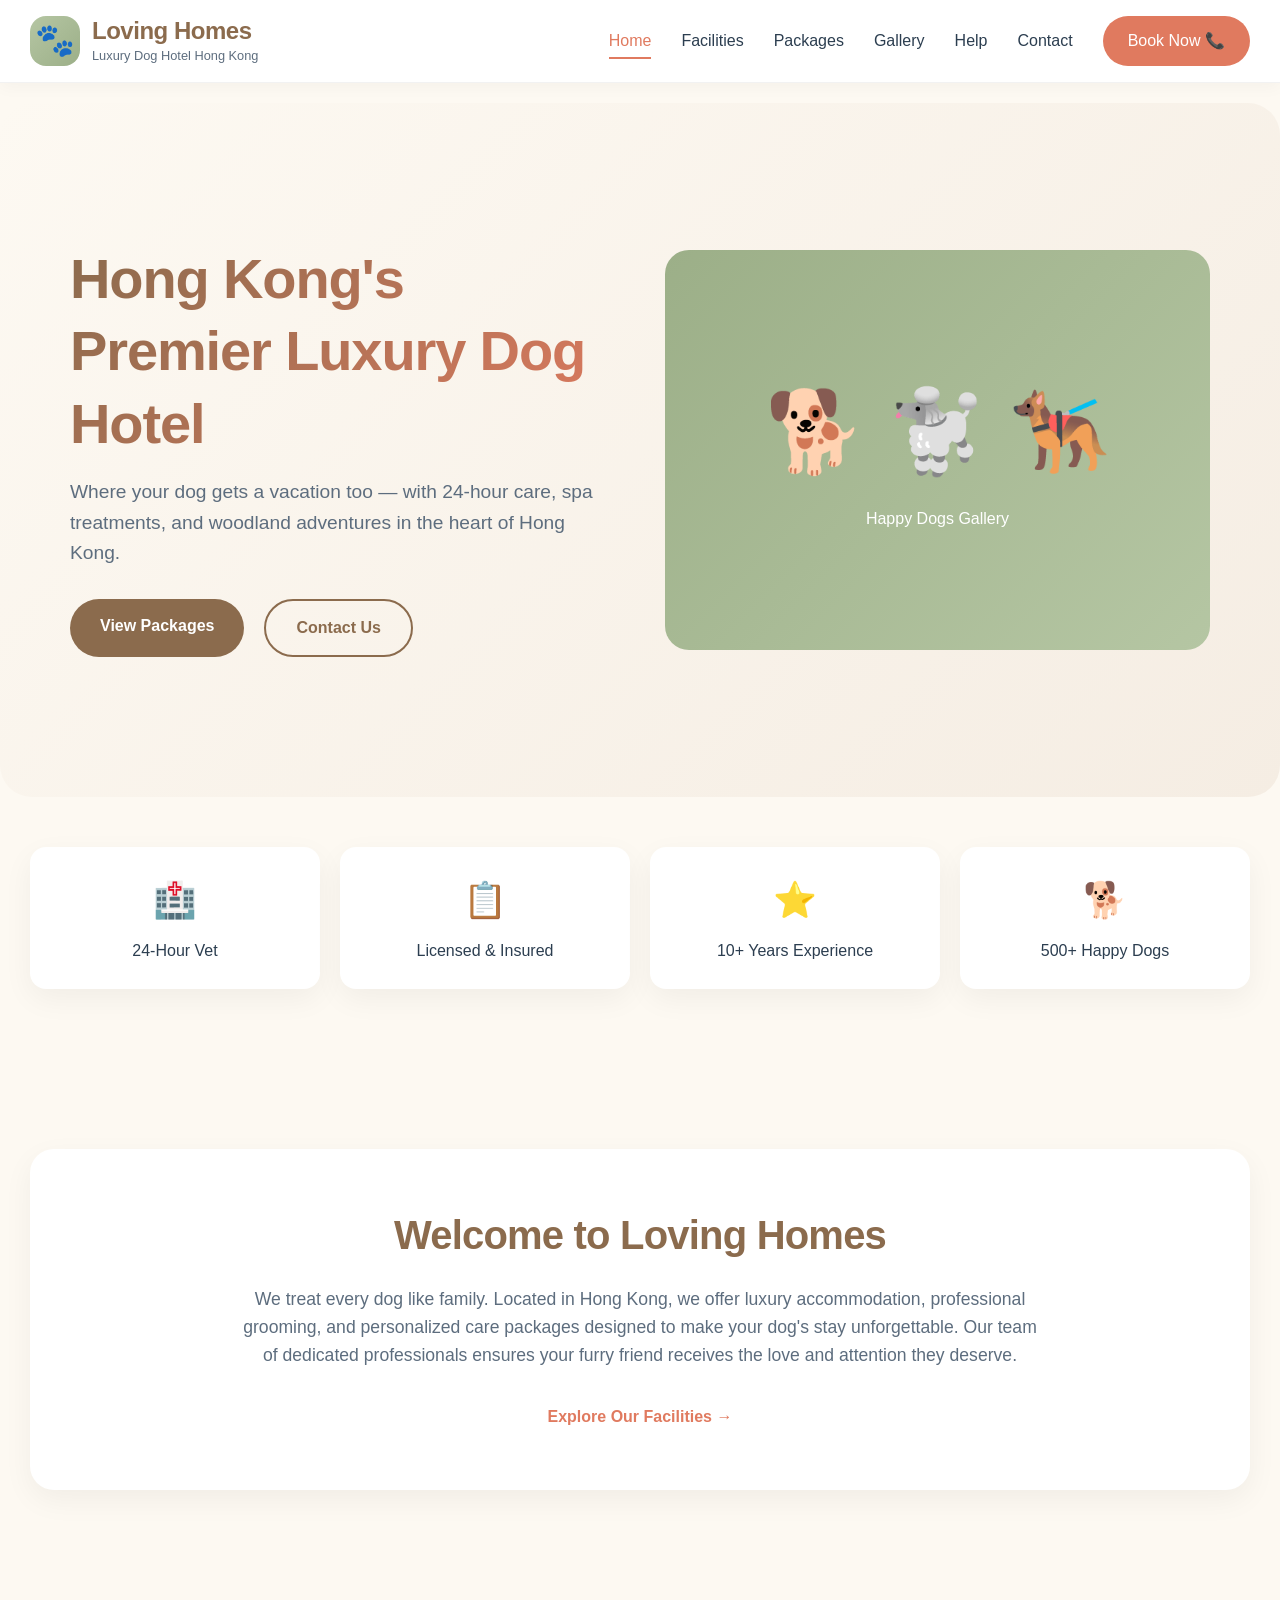
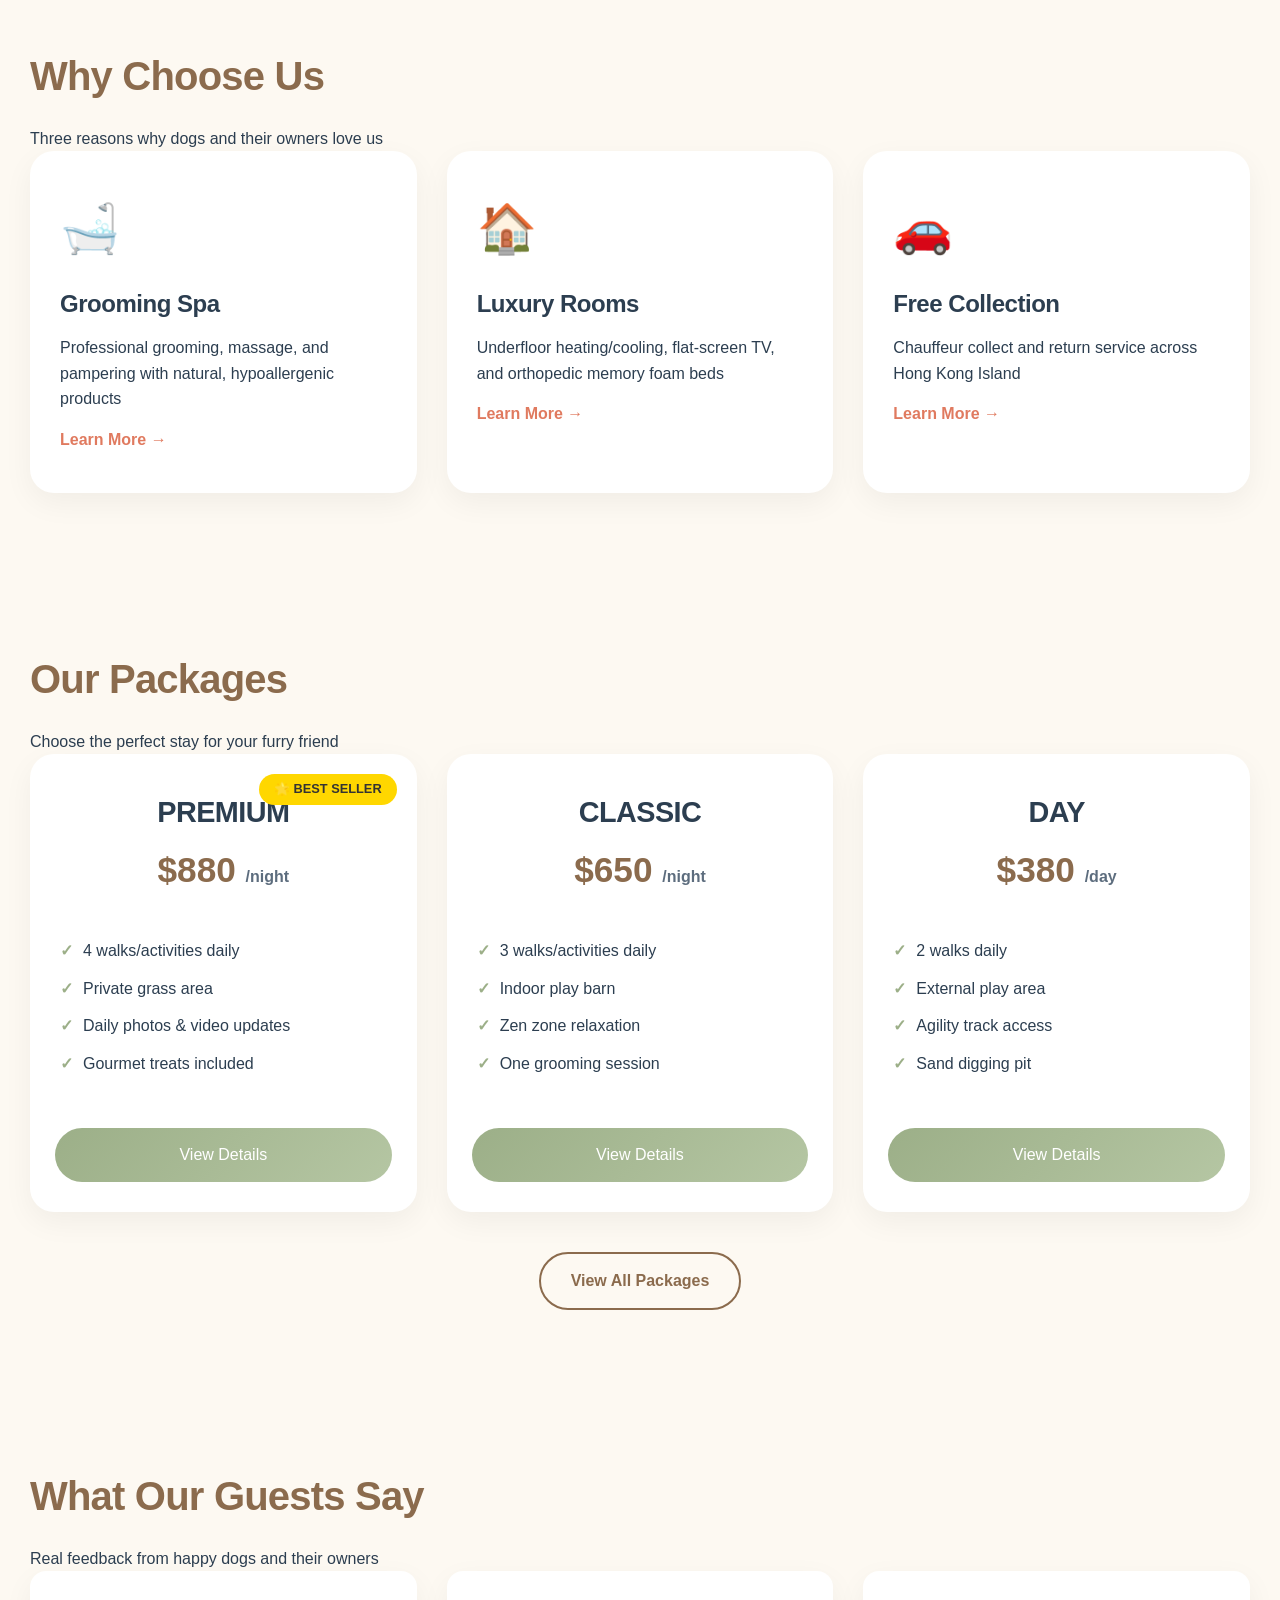
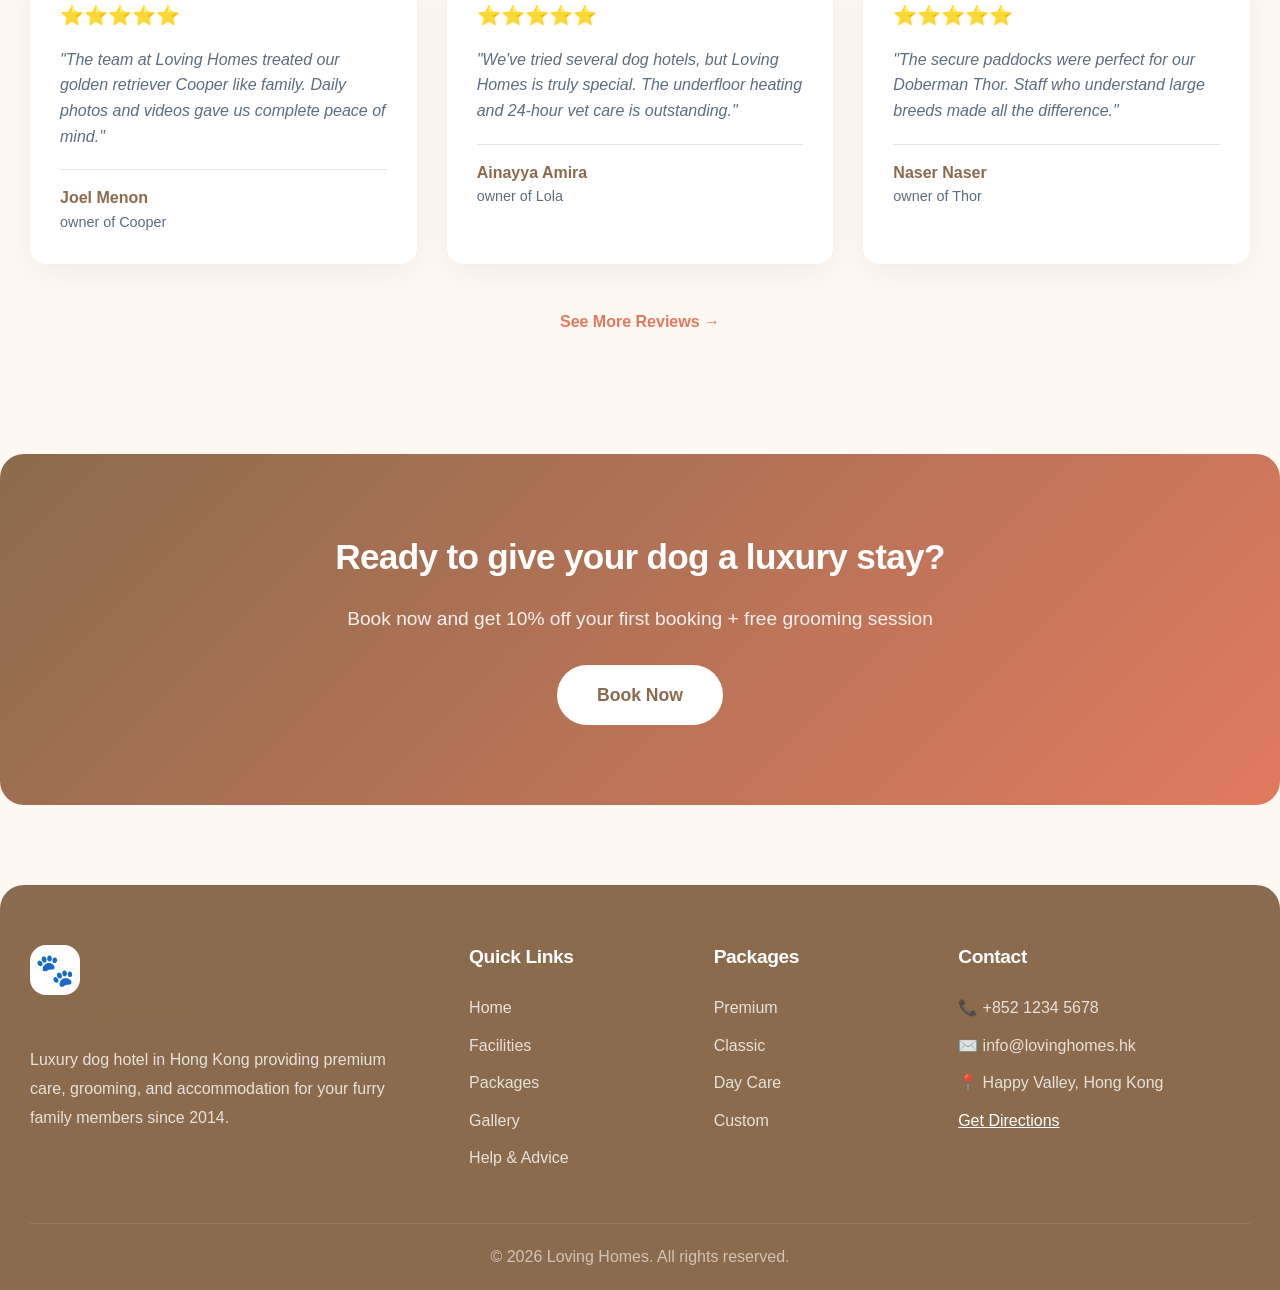
==== index.html @ 95b33faa "Unit6" ====
<!DOCTYPE html>
<html lang="en">
<head>
    <meta charset="UTF-8">
    <meta name="viewport" content="width=device-width, initial-scale=1.0">
    <title>Loving Homes - Luxury Dog Hotel Hong Kong</title>
    <link rel="stylesheet" href="css/style.css">
</head>
<body>
    <!-- HEADER (same on all pages) -->
    <header>
        <div class="container">
            <div class="header-content">
                <div class="logo">
                    <a href="index.html">
                        <div class="logo-icon">🐾</div>
                        <div class="logo-text">
                            <h1>Loving Homes</h1>
                            <p>Luxury Dog Hotel Hong Kong</p>
                        </div>
                    </a>
                </div>
                
                <button class="mobile-menu-btn" id="mobileMenuBtn">☰</button>
                
                <nav class="nav-menu" id="navMenu">
                    <a href="index.html" class="active">Home</a>
                    <a href="facilities.html">Facilities</a>
                    <a href="packages.html">Packages</a>
                    <a href="gallery.html">Gallery</a>
                    <a href="help.html">Help</a>
                    <a href="contact.html">Contact</a>
                    <a href="book.html" class="book-btn">Book Now 📞</a>
                </nav>
            </div>
        </div>
    </header>

    <main>
        <!-- HERO SECTION -->
        <section id="home" class="hero-section">
            <div class="container">
                <div class="hero-content">
                    <div class="hero-text">
                        <h1>Hong Kong's Premier Luxury Dog Hotel</h1>
                        <p>Where your dog gets a vacation too — with 24-hour care, spa treatments, and woodland adventures in the heart of Hong Kong.</p>
                        <div class="hero-buttons">
                            <a href="packages.html" class="btn btn-primary">View Packages</a>
                            <a href="contact.html" class="btn btn-secondary">Contact Us</a>
                        </div>
                    </div>
                    <div class="hero-image">
                        <div class="hero-image-content">
                            <span>🐕 🐩 🐕‍🦺</span>
                            <p>Happy Dogs Gallery</p>
                        </div>
                    </div>
                </div>
            </div>
        </section>

        <!-- TRUST BADGES -->
        <section class="trust-badges-section">
            <div class="container">
                <div class="trust-badges">
                    <div class="badge-card">
                        <div class="badge-icon">🏥</div>
                        <span>24-Hour Vet</span>
                    </div>
                    <div class="badge-card">
                        <div class="badge-icon">📋</div>
                        <span>Licensed & Insured</span>
                    </div>
                    <div class="badge-card">
                        <div class="badge-icon">⭐</div>
                        <span>10+ Years Experience</span>
                    </div>
                    <div class="badge-card">
                        <div class="badge-icon">🐕</div>
                        <span>500+ Happy Dogs</span>
                    </div>
                </div>
            </div>
        </section>

        <!-- WELCOME SECTION -->
        <section class="welcome-section">
            <div class="container">
                <div class="welcome">
                    <h2>Welcome to Loving Homes</h2>
                    <p>We treat every dog like family. Located in Hong Kong, we offer luxury accommodation, professional grooming, and personalized care packages designed to make your dog's stay unforgettable. Our team of dedicated professionals ensures your furry friend receives the love and attention they deserve.</p>
                    <a href="facilities.html" class="learn-more">Explore Our Facilities →</a>
                </div>
            </div>
        </section>

        <!-- FEATURES HIGHLIGHTS -->
        <section class="features-section">
            <div class="container">
                <div class="section-title">
                    <h2>Why Choose Us</h2>
                    <p>Three reasons why dogs and their owners love us</p>
                </div>
                <div class="features-grid">
                    <div class="feature-card">
                        <div class="feature-icon">🛁</div>
                        <h3>Grooming Spa</h3>
                        <p>Professional grooming, massage, and pampering with natural, hypoallergenic products</p>
                        <a href="facilities.html#grooming" class="learn-more">Learn More →</a>
                    </div>
                    <div class="feature-card">
                        <div class="feature-icon">🏠</div>
                        <h3>Luxury Rooms</h3>
                        <p>Underfloor heating/cooling, flat-screen TV, and orthopedic memory foam beds</p>
                        <a href="facilities.html#rooms" class="learn-more">Learn More →</a>
                    </div>
                    <div class="feature-card">
                        <div class="feature-icon">🚗</div>
                        <h3>Free Collection</h3>
                        <p>Chauffeur collect and return service across Hong Kong Island</p>
                        <a href="facilities.html#services" class="learn-more">Learn More →</a>
                    </div>
                </div>
            </div>
        </section>

        <!-- PACKAGES PREVIEW -->
        <section class="packages-preview-section">
            <div class="container">
                <div class="section-title">
                    <h2>Our Packages</h2>
                    <p>Choose the perfect stay for your furry friend</p>
                </div>

                <div class="packages-grid">
                    <!-- Premium Package -->
                    <div class="package-card">
                        <div class="package-badge">🌟 BEST SELLER</div>
                        <div class="package-header">
                            <h3>PREMIUM</h3>
                            <div class="package-price">$880 <small>/night</small></div>
                        </div>
                        <ul class="package-features">
                            <li><span class="check">✓</span> 4 walks/activities daily</li>
                            <li><span class="check">✓</span> Private grass area</li>
                            <li><span class="check">✓</span> Daily photos & video updates</li>
                            <li><span class="check">✓</span> Gourmet treats included</li>
                        </ul>
                        <a href="packages.html#premium" class="package-btn">View Details</a>
                    </div>

                    <!-- Classic Package -->
                    <div class="package-card">
                        <div class="package-header">
                            <h3>CLASSIC</h3>
                            <div class="package-price">$650 <small>/night</small></div>
                        </div>
                        <ul class="package-features">
                            <li><span class="check">✓</span> 3 walks/activities daily</li>
                            <li><span class="check">✓</span> Indoor play barn</li>
                            <li><span class="check">✓</span> Zen zone relaxation</li>
                            <li><span class="check">✓</span> One grooming session</li>
                        </ul>
                        <a href="packages.html#classic" class="package-btn">View Details</a>
                    </div>

                    <!-- Day Package -->
                    <div class="package-card">
                        <div class="package-header">
                            <h3>DAY</h3>
                            <div class="package-price">$380 <small>/day</small></div>
                        </div>
                        <ul class="package-features">
                            <li><span class="check">✓</span> 2 walks daily</li>
                            <li><span class="check">✓</span> External play area</li>
                            <li><span class="check">✓</span> Agility track access</li>
                            <li><span class="check">✓</span> Sand digging pit</li>
                        </ul>
                        <a href="packages.html#day" class="package-btn">View Details</a>
                    </div>
                </div>

                <div class="text-center" style="margin-top: 40px;">
                    <a href="packages.html" class="btn btn-secondary">View All Packages</a>
                </div>
            </div>
        </section>

        <!-- TESTIMONIALS PREVIEW -->
        <section class="testimonials-preview-section">
            <div class="container">
                <div class="section-title">
                    <h2>What Our Guests Say</h2>
                    <p>Real feedback from happy dogs and their owners</p>
                </div>

                <div class="testimonials-grid">
                    <div class="testimonial-card">
                        <div class="stars">⭐⭐⭐⭐⭐</div>
                        <div class="testimonial-text">"The team at Loving Homes treated our golden retriever Cooper like family. Daily photos and videos gave us complete peace of mind."</div>
                        <div class="testimonial-author">
                            Joel Menon
                            <small>owner of Cooper</small>
                        </div>
                    </div>
                    <div class="testimonial-card">
                        <div class="stars">⭐⭐⭐⭐⭐</div>
                        <div class="testimonial-text">"We've tried several dog hotels, but Loving Homes is truly special. The underfloor heating and 24-hour vet care is outstanding."</div>
                        <div class="testimonial-author">
                            Ainayya Amira
                            <small>owner of Lola</small>
                        </div>
                    </div>
                    <div class="testimonial-card">
                        <div class="stars">⭐⭐⭐⭐⭐</div>
                        <div class="testimonial-text">"The secure paddocks were perfect for our Doberman Thor. Staff who understand large breeds made all the difference."</div>
                        <div class="testimonial-author">
                            Naser Naser
                            <small>owner of Thor</small>
                        </div>
                    </div>
                </div>

                <div class="text-center" style="margin-top: 30px;">
                    <a href="gallery.html" class="learn-more">See More Reviews →</a>
                </div>
            </div>
        </section>

        <!-- CTA SECTION -->
        <section class="cta-section">
            <div class="container">
                <h2>Ready to give your dog a luxury stay?</h2>
                <p>Book now and get 10% off your first booking + free grooming session</p>
                <a href="book.html" class="btn btn-primary btn-large">Book Now</a>
            </div>
        </section>
    </main>

    <!-- FOOTER (same on all pages) -->
    <footer>
        <div class="container">
            <div class="footer-grid">
                <div class="footer-about">
                    <div class="logo" style="margin-bottom: 20px;">
                        <div class="logo-icon" style="background: white; color: var(--primary);">🐾</div>
                        <div class="logo-text">
                            <h1 style="color: white;">Loving Homes</h1>
                        </div>
                    </div>
                    <p>Luxury dog hotel in Hong Kong providing premium care, grooming, and accommodation for your furry family members since 2014.</p>
                </div>
                
                <div class="footer-links">
                    <h4>Quick Links</h4>
                    <ul>
                        <li><a href="index.html">Home</a></li>
                        <li><a href="facilities.html">Facilities</a></li>
                        <li><a href="packages.html">Packages</a></li>
                        <li><a href="gallery.html">Gallery</a></li>
                        <li><a href="help.html">Help & Advice</a></li>
                    </ul>
                </div>
                
                <div class="footer-links">
                    <h4>Packages</h4>
                    <ul>
                        <li><a href="packages.html#premium">Premium</a></li>
                        <li><a href="packages.html#classic">Classic</a></li>
                        <li><a href="packages.html#day">Day Care</a></li>
                        <li><a href="packages.html#custom">Custom</a></li>
                    </ul>
                </div>
                
                <div class="footer-contact">
                    <h4>Contact</h4>
                    <p>📞 +852 1234 5678</p>
                    <p>✉️ info@lovinghomes.hk</p>
                    <p>📍 Happy Valley, Hong Kong</p>
                    <p><a href="contact.html" style="color: white; text-decoration: underline;">Get Directions</a></p>
                </div>
            </div>
            
            <div class="footer-bottom">
                <p>© 2026 Loving Homes. All rights reserved.</p>
            </div>
        </div>
    </footer>

    <script src="js/main.js"></script>
</body>
</html>
---- css/style.css ----
/* ===== RESET & BASE STYLES ===== */
* {
    margin: 0;
    padding: 0;
    box-sizing: border-box;
}

:root {
    --primary: #8B6B4D;      /* Warm brown */
    --primary-light: #A88B6E;
    --secondary: #9CAF88;     /* Sage green */
    --secondary-light: #B5C6A3;
    --accent: #E07A5F;         /* Terracotta */
    --accent-light: #F5A389;
    --bg-light: #FDF9F2;       /* Soft cream */
    --bg-white: #FFFFFF;
    --text-dark: #2C3E50;
    --text-soft: #5D6D7E;
    --gray-light: #F0F3F5;
    --gray-medium: #E0E4E8;
    --shadow-sm: 0 5px 15px rgba(0,0,0,0.03);
    --shadow: 0 10px 30px rgba(0,0,0,0.05);
    --shadow-hover: 0 20px 40px rgba(0,0,0,0.08);
    --border-radius: 24px;
    --border-radius-sm: 16px;
    --border-radius-lg: 32px;
}

body {
    font-family: 'Inter', -apple-system, BlinkMacSystemFont, 'Segoe UI', Roboto, sans-serif;
    color: var(--text-dark);
    line-height: 1.6;
    background-color: var(--bg-light);
}

.container {
    max-width: 1280px;
    margin: 0 auto;
    padding: 0 30px;
}

section {
    padding: 80px 0;
}

/* ===== TYPOGRAPHY ===== */
h1, h2, h3, h4 {
    font-weight: 600;
    line-height: 1.3;
    letter-spacing: -0.02em;
}

h1 { 
    font-size: clamp(2.2rem, 5vw, 3.5rem); 
    background: linear-gradient(135deg, var(--primary) 0%, var(--accent) 100%);
    -webkit-background-clip: text;
    -webkit-text-fill-color: transparent;
    background-clip: text;
    margin-bottom: 1rem;
}

h2 { 
    font-size: clamp(1.8rem, 4vw, 2.5rem); 
    margin-bottom: 1.5rem;
    color: var(--primary);
}

h3 { 
    font-size: clamp(1.25rem, 3vw, 1.5rem); 
    margin-bottom: 1rem;
    color: var(--text-dark);
}

.text-center {
    text-align: center;
}

.text-center h2:after {
    left: 50%;
    transform: translateX(-50%);
}

/* ===== HEADER & NAVIGATION ===== */
header {
    background: rgba(255, 255, 255, 0.98);
    backdrop-filter: blur(10px);
    box-shadow: var(--shadow-sm);
    position: sticky;
    top: 0;
    z-index: 1000;
    border-bottom: 1px solid rgba(0,0,0,0.05);
}

.header-content {
    display: flex;
    justify-content: space-between;
    align-items: center;
    padding: 15px 0;
}

.logo a {
    display: flex;
    align-items: center;
    gap: 12px;
    text-decoration: none;
}

.logo-icon {
    font-size: 2rem;
    background: linear-gradient(135deg, var(--secondary-light), var(--secondary));
    width: 50px;
    height: 50px;
    display: flex;
    align-items: center;
    justify-content: center;
    border-radius: 16px;
    color: white;
    transition: transform 0.3s;
}

.logo:hover .logo-icon {
    transform: rotate(-5deg);
}

.logo-text h1 {
    font-size: 1.5rem;
    margin: 0;
    background: none;
    -webkit-text-fill-color: var(--primary);
    color: var(--primary);
}

.logo-text p {
    font-size: 0.8rem;
    color: var(--text-soft);
}

.nav-menu {
    display: flex;
    gap: 30px;
    align-items: center;
}

.nav-menu a {
    text-decoration: none;
    color: var(--text-dark);
    font-weight: 500;
    transition: color 0.3s;
    position: relative;
}

.nav-menu a.active {
    color: var(--accent);
}

.nav-menu a.active:after {
    content: '';
    position: absolute;
    bottom: -5px;
    left: 0;
    width: 100%;
    height: 2px;
    background: var(--accent);
}

.nav-menu a:hover {
    color: var(--accent);
}

.book-btn {
    background: var(--accent);
    color: white !important;
    padding: 12px 25px;
    border-radius: 50px;
    transition: all 0.3s !important;
}

.book-btn:hover {
    background: var(--accent-light);
    transform: translateY(-2px);
}

.mobile-menu-btn {
    display: none;
    font-size: 1.8rem;
    cursor: pointer;
    background: none;
    border: none;
    color: var(--primary);
}

/* ===== BUTTONS ===== */
.btn {
    padding: 14px 30px;
    border-radius: 50px;
    text-decoration: none;
    font-weight: 600;
    transition: all 0.3s;
    display: inline-block;
    border: none;
    cursor: pointer;
    font-size: 1rem;
}

.btn-primary {
    background: var(--primary);
    color: white;
}

.btn-primary:hover {
    background: var(--primary-light);
    transform: translateY(-2px);
}

.btn-secondary {
    background: transparent;
    color: var(--primary);
    border: 2px solid var(--primary);
}

.btn-secondary:hover {
    background: var(--primary);
    color: white;
}

.btn-large {
    padding: 16px 40px;
    font-size: 1.1rem;
}

/* ===== HERO SECTION ===== */
.hero-section {
    background: linear-gradient(135deg, #FDF9F2 0%, #F5EDE3 100%);
    border-radius: var(--border-radius-lg);
    margin-top: 20px;
    overflow: hidden;
}

.hero-content {
    display: grid;
    grid-template-columns: 1fr 1fr;
    gap: 50px;
    align-items: center;
    padding: 60px 40px;
}

.hero-text p {
    font-size: 1.2rem;
    color: var(--text-soft);
    margin-bottom: 30px;
}

.hero-buttons {
    display: flex;
    gap: 20px;
    flex-wrap: wrap;
}

.hero-image {
    background: linear-gradient(135deg, var(--secondary), var(--secondary-light));
    height: 400px;
    border-radius: var(--border-radius);
    display: flex;
    align-items: center;
    justify-content: center;
    position: relative;
    overflow: hidden;
}

.hero-image-content {
    text-align: center;
    color: white;
}

.hero-image-content span {
    font-size: 5rem;
    display: block;
    margin-bottom: 10px;
    animation: bounce 2s infinite;
}

@keyframes bounce {
    0%, 100% { transform: translateY(0); }
    50% { transform: translateY(-20px); }
}

/* ===== TRUST BADGES ===== */
.trust-badges {
    display: grid;
    grid-template-columns: repeat(4, 1fr);
    gap: 20px;
    margin-top: -30px;
}

.badge-card {
    background: var(--bg-white);
    padding: 25px 15px;
    border-radius: var(--border-radius-sm);
    text-align: center;
    box-shadow: var(--shadow);
    transition: transform 0.3s;
}

.badge-card:hover {
    transform: translateY(-5px);
}

.badge-icon {
    font-size: 2.2rem;
    margin-bottom: 10px;
}

/* ===== WELCOME SECTION ===== */
.welcome {
    background: var(--bg-white);
    border-radius: var(--border-radius);
    padding: 60px 40px;
    text-align: center;
    box-shadow: var(--shadow);
    position: relative;
    overflow: hidden;
}

.welcome p {
    max-width: 800px;
    margin: 20px auto;
    color: var(--text-soft);
    font-size: 1.1rem;
}

/* ===== FEATURES GRID ===== */
.features-grid {
    display: grid;
    grid-template-columns: repeat(3, 1fr);
    gap: 30px;
}

.feature-card {
    background: var(--bg-white);
    padding: 40px 30px;
    border-radius: var(--border-radius);
    box-shadow: var(--shadow);
    transition: all 0.3s;
}

.feature-card:hover {
    transform: translateY(-10px);
    box-shadow: var(--shadow-hover);
}

.feature-icon {
    font-size: 3rem;
    margin-bottom: 20px;
}

.learn-more {
    color: var(--accent);
    text-decoration: none;
    font-weight: 600;
    display: inline-flex;
    align-items: center;
    gap: 5px;
    margin-top: 15px;
    transition: gap 0.3s;
}

.learn-more:hover {
    gap: 10px;
}

/* ===== PACKAGES GRID ===== */
.packages-grid {
    display: grid;
    grid-template-columns: repeat(3, 1fr);
    gap: 30px;
}

.package-card {
    background: var(--bg-white);
    border-radius: var(--border-radius);
    overflow: hidden;
    box-shadow: var(--shadow);
    transition: all 0.3s;
    position: relative;
}

.package-card:hover {
    transform: translateY(-10px);
    box-shadow: var(--shadow-hover);
}

.package-badge {
    position: absolute;
    top: 20px;
    right: 20px;
    background: gold;
    color: #333;
    padding: 5px 15px;
    border-radius: 50px;
    font-size: 0.8rem;
    font-weight: 600;
}

.package-header {
    padding: 40px 20px 20px;
    text-align: center;
}

.package-header h3 {
    font-size: 1.8rem;
    margin-bottom: 10px;
}

.package-price {
    font-size: 2.2rem;
    color: var(--primary);
    font-weight: 700;
}

.package-price small {
    font-size: 1rem;
    color: var(--text-soft);
}

.package-features {
    padding: 20px 30px;
    list-style: none;
}

.package-features li {
    margin-bottom: 12px;
    display: flex;
    align-items: center;
    gap: 10px;
}

.check {
    color: var(--secondary);
    font-weight: bold;
}

.package-btn {
    display: block;
    text-align: center;
    background: linear-gradient(135deg, var(--secondary), var(--secondary-light));
    color: white;
    text-decoration: none;
    padding: 14px;
    margin: 20px 25px 30px;
    border-radius: 50px;
    transition: all 0.3s;
}

.package-btn:hover {
    background: linear-gradient(135deg, var(--primary), var(--primary-light));
}

/* ===== TESTIMONIALS ===== */
.testimonials-grid {
    display: grid;
    grid-template-columns: repeat(3, 1fr);
    gap: 30px;
}

.testimonial-card {
    background: var(--bg-white);
    padding: 30px;
    border-radius: var(--border-radius-sm);
    box-shadow: var(--shadow);
}

.stars {
    color: #FFB800;
    margin-bottom: 15px;
    font-size: 1.2rem;
}

.testimonial-text {
    font-style: italic;
    margin-bottom: 20px;
    color: var(--text-soft);
}

.testimonial-author {
    font-weight: 600;
    color: var(--primary);
    border-top: 1px solid var(--gray-medium);
    padding-top: 15px;
}

.testimonial-author small {
    display: block;
    color: var(--text-soft);
    font-weight: 400;
    font-size: 0.9rem;
}

/* ===== CTA SECTION ===== */
.cta-section {
    background: linear-gradient(135deg, var(--primary), var(--accent));
    color: white;
    text-align: center;
    padding: 80px 20px;
    border-radius: var(--border-radius);
    margin: 40px 0;
}

.cta-section h2 {
    color: white;
    font-size: 2.2rem;
}

.cta-section p {
    font-size: 1.2rem;
    margin: 20px 0 30px;
    opacity: 0.9;
}

.cta-section .btn-primary {
    background: white;
    color: var(--primary);
}

.cta-section.small {
    padding: 60px 20px;
}

.cta-buttons {
    display: flex;
    gap: 20px;
    justify-content: center;
    flex-wrap: wrap;
}

/* ===== PAGE HEADER ===== */
.page-header {
    background: linear-gradient(135deg, var(--bg-light), white);
    padding: 60px 0;
    text-align: center;
    border-radius: var(--border-radius);
    margin: 20px 0 40px;
}

.page-header p {
    font-size: 1.2rem;
    color: var(--text-soft);
    max-width: 700px;
    margin: 20px auto 0;
}

/* ===== FACILITY DETAIL ===== */
.facility-detail {
    padding: 60px 0;
}

.facility-detail.alt-bg {
    background: var(--bg-white);
}

.facility-row {
    display: grid;
    grid-template-columns: 1fr 1fr;
    gap: 50px;
    align-items: center;
}

.facility-row.reverse {
    direction: rtl;
}

.facility-row.reverse .facility-text {
    direction: ltr;
}

.facility-image {
    height: 350px;
    background: linear-gradient(135deg, var(--secondary-light), var(--secondary));
    border-radius: var(--border-radius);
    display: flex;
    align-items: center;
    justify-content: center;
    font-size: 4rem;
}

.facility-description {
    font-size: 1.1rem;
    color: var(--text-soft);
    margin: 20px 0;
}

.facility-list {
    list-style: none;
    margin: 20px 0;
    display: grid;
    grid-template-columns: repeat(2, 1fr);
    gap: 12px;
}

.facility-list li {
    display: flex;
    align-items: center;
    gap: 8px;
}

.note {
    color: var(--text-soft);
    font-style: italic;
    margin-top: 20px;
}

/* ===== AMENITIES GRID ===== */
.amenities-grid {
    display: grid;
    grid-template-columns: repeat(3, 1fr);
    gap: 30px;
    margin-top: 40px;
}

.amenity-card {
    background: var(--bg-white);
    padding: 30px;
    border-radius: var(--border-radius-sm);
    text-align: center;
    box-shadow: var(--shadow);
}

.amenity-icon {
    font-size: 2.5rem;
    margin-bottom: 15px;
}

/* ===== PACKAGE DETAIL ===== */
.package-detail-card {
    background: var(--bg-white);
    border-radius: var(--border-radius);
    margin-bottom: 40px;
    overflow: hidden;
    box-shadow: var(--shadow);
    border-left: 5px solid;
}

.package-detail-card.premium { border-left-color: gold; }
.package-detail-card.classic { border-left-color: silver; }
.package-detail-card.day { border-left-color: #cd7f32; }

.package-detail-header {
    padding: 30px 40px;
    background: linear-gradient(135deg, var(--bg-light), white);
    display: flex;
    justify-content: space-between;
    align-items: center;
    flex-wrap: wrap;
    gap: 20px;
}

.package-title h2 {
    margin-bottom: 5px;
}

.package-badge-large {
    background: gold;
    color: #333;
    padding: 8px 20px;
    border-radius: 50px;
    font-weight: 600;
    display: inline-block;
}

.package-price-large {
    font-size: 3rem;
    color: var(--primary);
    font-weight: 700;
}

.package-price-large span {
    font-size: 1.2rem;
    color: var(--text-soft);
    font-weight: 400;
}

.package-detail-content {
    padding: 40px;
}

.package-features-grid {
    display: grid;
    grid-template-columns: 1fr 1fr;
    gap: 40px;
    margin: 30px 0;
}

.feature-column h4 {
    color: var(--primary);
    margin-bottom: 15px;
}

.feature-column ul {
    list-style: none;
}

.feature-column li {
    margin-bottom: 10px;
    display: flex;
    align-items: center;
    gap: 10px;
}

.package-cta {
    background: var(--bg-light);
    padding: 30px;
    border-radius: var(--border-radius-sm);
    text-align: center;
    margin-top: 30px;
}

/* ===== CUSTOM PACKAGES ===== */
.custom-package-section {
    background: linear-gradient(135deg, var(--bg-light), white);
    padding: 60px 40px;
    border-radius: var(--border-radius);
    text-align: center;
    border: 2px dashed var(--secondary);
    margin: 60px 0;
}

.custom-options {
    display: grid;
    grid-template-columns: repeat(2, 1fr);
    gap: 30px;
    margin: 40px 0;
}

.custom-option {
    background: var(--bg-white);
    padding: 25px;
    border-radius: var(--border-radius-sm);
}

/* ===== COMPARISON TABLE ===== */
.comparison-section {
    padding: 60px 0;
}

.comparison-table {
    overflow-x: auto;
    margin-top: 40px;
}

table {
    width: 100%;
    border-collapse: collapse;
    background: var(--bg-white);
    border-radius: var(--border-radius);
    overflow: hidden;
    box-shadow: var(--shadow);
}

th, td {
    padding: 15px 20px;
    text-align: left;
    border-bottom: 1px solid var(--gray-medium);
}

th {
    background: var(--primary);
    color: white;
}

tr:last-child td {
    border-bottom: none;
}

/* ===== FAQ SECTION ===== */
.faq-grid {
    display: grid;
    grid-template-columns: repeat(2, 1fr);
    gap: 30px;
    margin-top: 40px;
}

.faq-item {
    background: var(--bg-white);
    padding: 30px;
    border-radius: var(--border-radius-sm);
    box-shadow: var(--shadow);
}

.faq-item h3 {
    color: var(--primary);
    margin-bottom: 15px;
    font-size: 1.2rem;
}

/* ===== FOOTER ===== */
footer {
    background: var(--primary);
    color: white;
    padding: 60px 0 20px;
    border-radius: var(--border-radius) var(--border-radius) 0 0;
    margin-top: 80px;
}

.footer-grid {
    display: grid;
    grid-template-columns: 2fr 1fr 1fr 1.5fr;
    gap: 50px;
    margin-bottom: 40px;
}

.footer-about p {
    color: rgba(255,255,255,0.8);
    margin: 20px 0;
    line-height: 1.8;
}

.footer-links h4,
.footer-contact h4 {
    color: white;
    margin-bottom: 25px;
    font-size: 1.2rem;
}

.footer-links ul {
    list-style: none;
}

.footer-links li {
    margin-bottom: 12px;
}

.footer-links a {
    color: rgba(255,255,255,0.8);
    text-decoration: none;
    transition: all 0.3s;
}

.footer-links a:hover {
    color: white;
    padding-left: 5px;
}

.footer-contact p {
    color: rgba(255,255,255,0.8);
    margin-bottom: 12px;
}

.footer-bottom {
    text-align: center;
    padding-top: 20px;
    border-top: 1px solid rgba(255,255,255,0.1);
    color: rgba(255,255,255,0.6);
}

/* ===== MOBILE RESPONSIVE ===== */
@media (max-width: 1024px) {
    .footer-grid {
        grid-template-columns: repeat(2, 1fr);
    }
}

@media (max-width: 992px) {
    .hero-content,
    .facility-row,
    .facility-row.reverse {
        grid-template-columns: 1fr;
        direction: ltr;
    }
    
    .features-grid,
    .packages-grid,
    .testimonials-grid,
    .amenities-grid,
    .custom-options,
    .faq-grid {
        grid-template-columns: repeat(2, 1fr);
    }
    
    .trust-badges {
        grid-template-columns: repeat(2, 1fr);
        margin-top: 20px;
    }
}

@media (max-width: 768px) {
    .mobile-menu-btn {
        display: block;
    }

    .nav-menu {
        display: none;
        position: absolute;
        top: 100%;
        left: 0;
        right: 0;
        background: white;
        flex-direction: column;
        padding: 20px;
        box-shadow: var(--shadow);
    }

    .nav-menu.active {
        display: flex;
    }

    .nav-menu a {
        width: 100%;
        text-align: center;
        padding: 15px 0;
    }

    .features-grid,
    .packages-grid,
    .testimonials-grid,
    .amenities-grid,
    .custom-options,
    .faq-grid,
    .footer-grid,
    .package-features-grid {
        grid-template-columns: 1fr;
    }
    
    .trust-badges {
        grid-template-columns: 1fr;
    }
    
    .facility-list {
        grid-template-columns: 1fr;
    }
    
    .package-detail-header {
        flex-direction: column;
        text-align: center;
    }
    
    section {
        padding: 40px 0;
    }
}

@media (max-width: 480px) {
    .container {
        padding: 0 20px;
    }
    
    .hero-buttons,
    .cta-buttons {
        flex-direction: column;
    }
    
    .btn {
        text-align: center;
    }
    
    .logo-text p {
        display: none;
    }
}
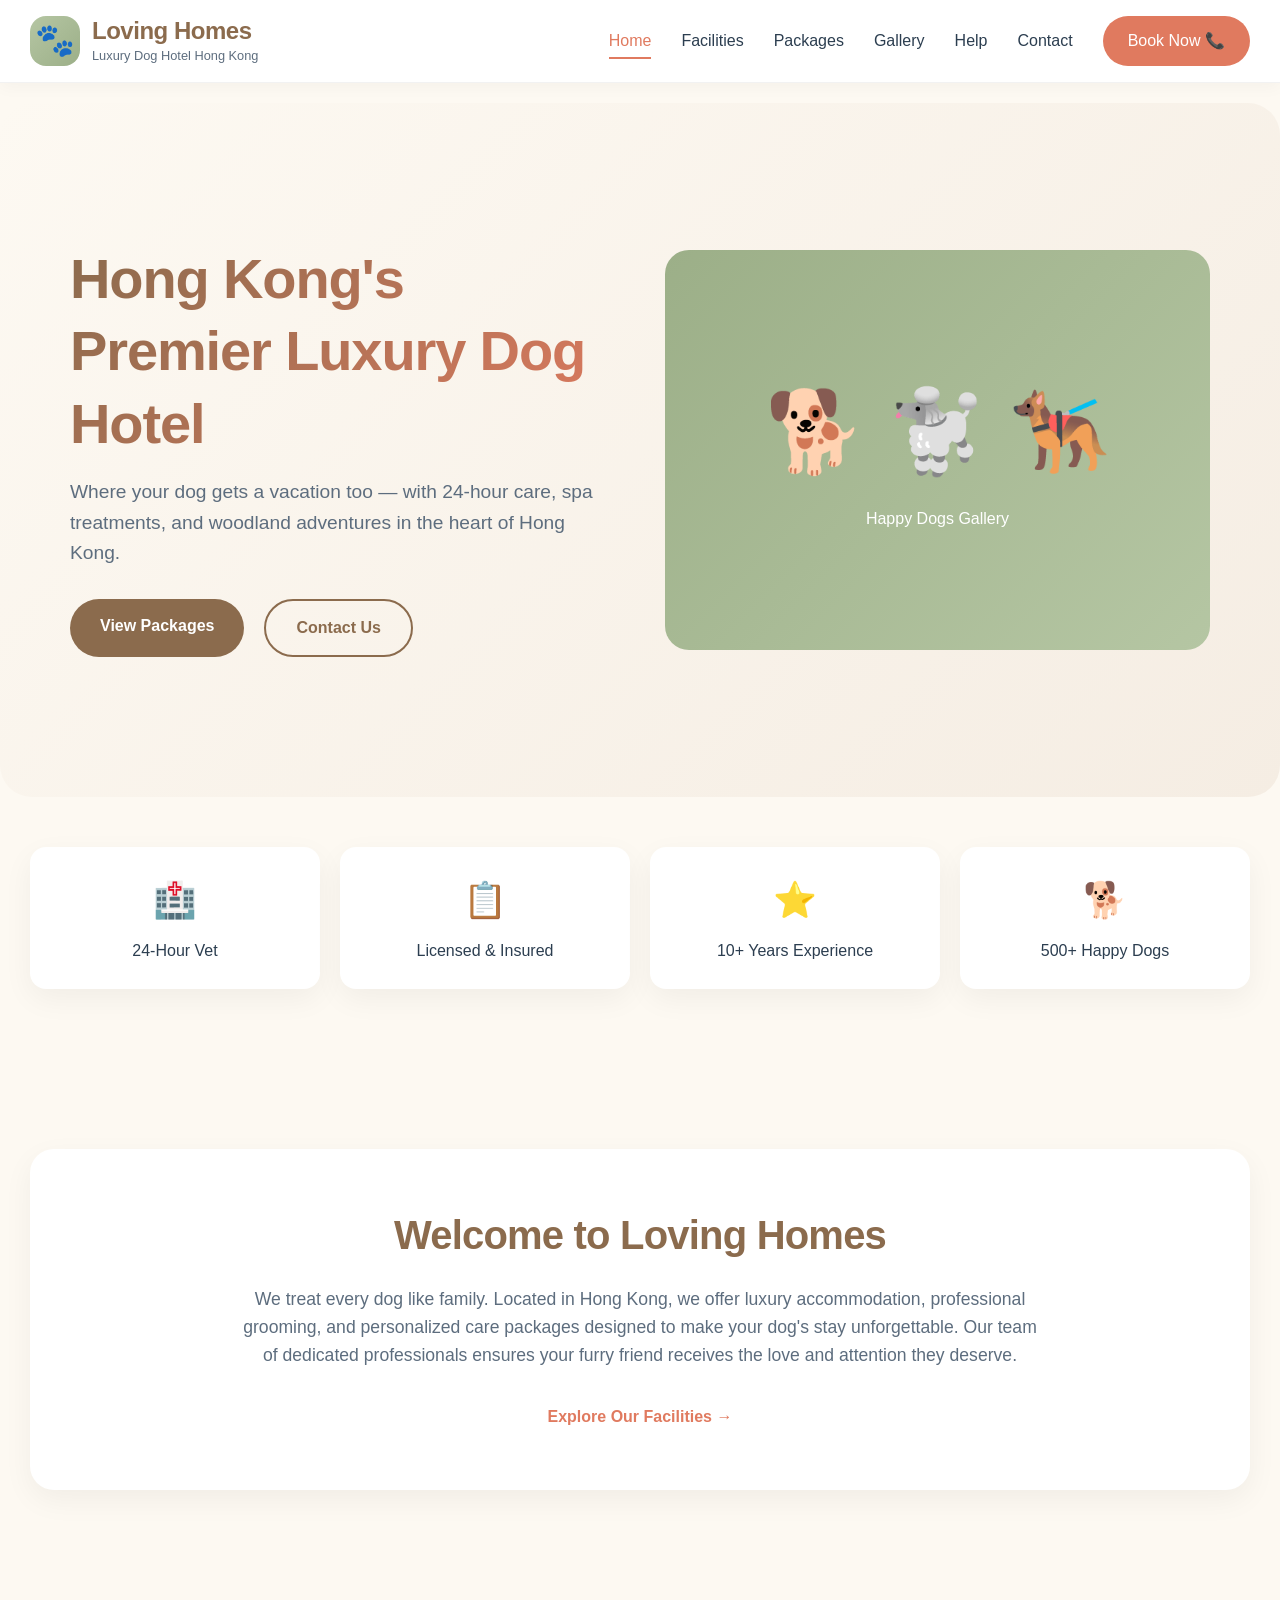
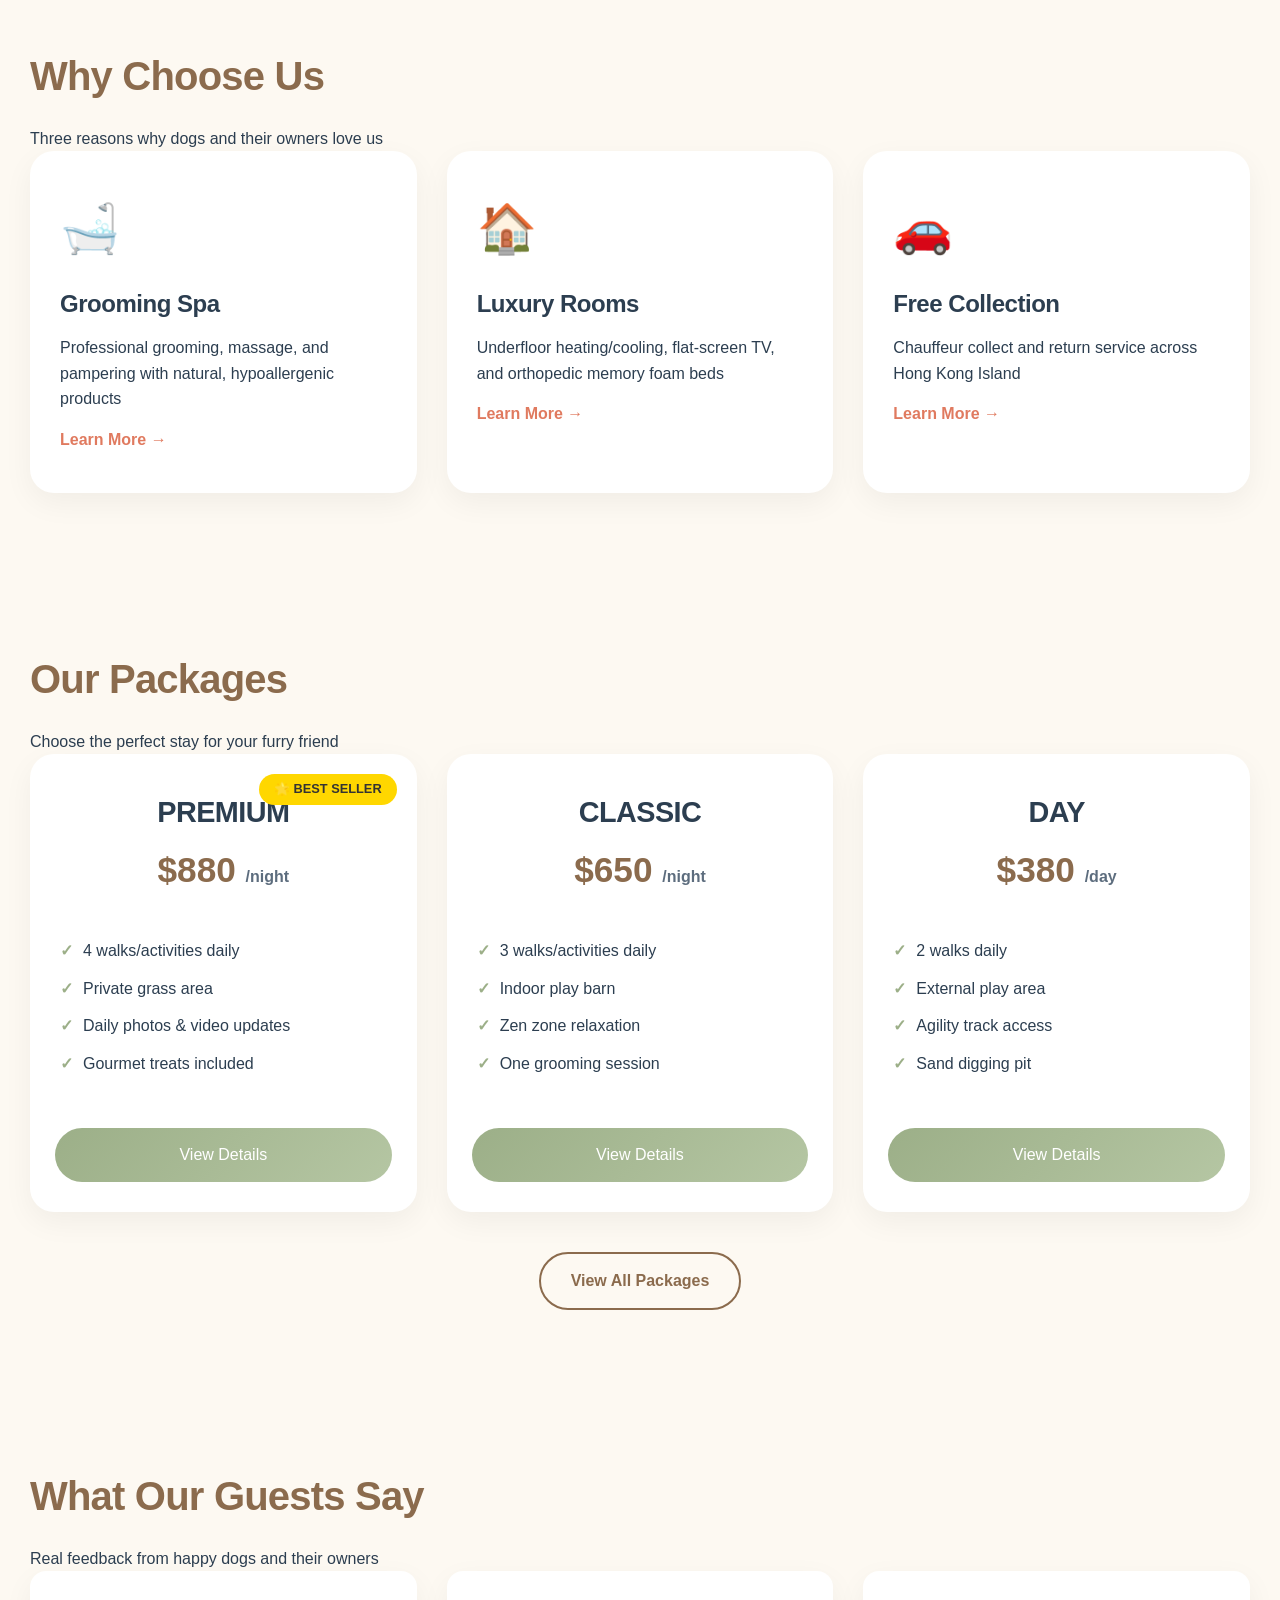
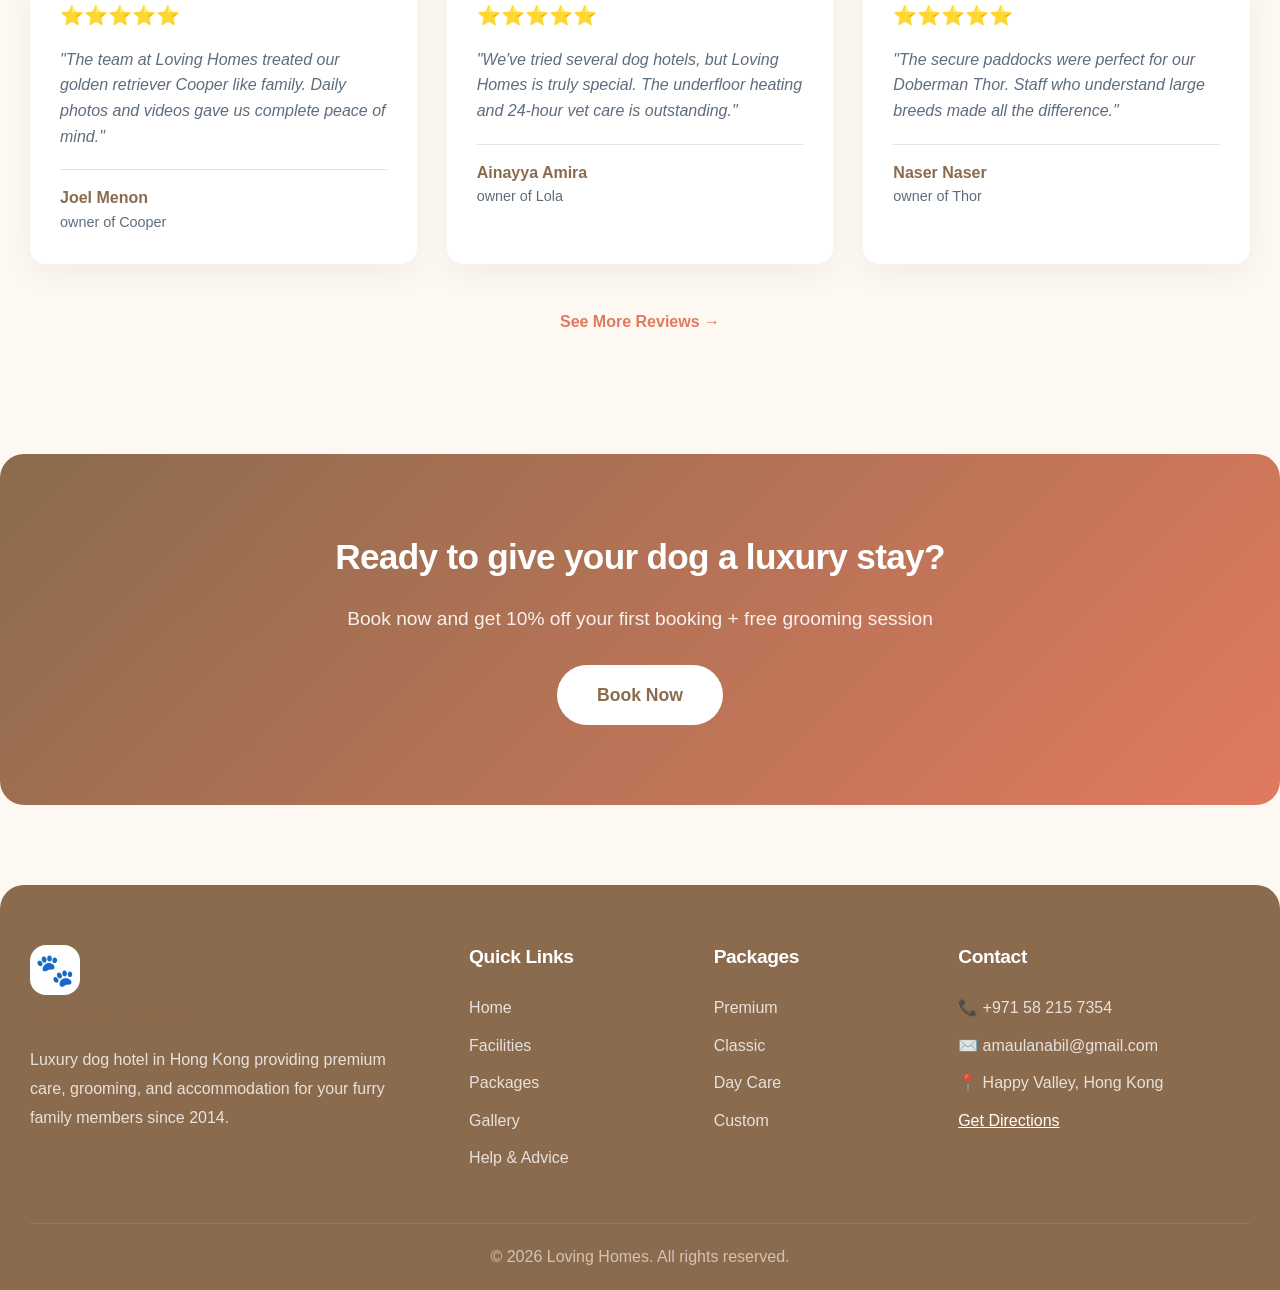
==== commit 34b97719: "Update index.html" ====
--- a/index.html
+++ b/index.html
@@ -274,8 +274,8 @@
                 
                 <div class="footer-contact">
                     <h4>Contact</h4>
-                    <p>📞 +852 1234 5678</p>
-                    <p>✉️ info@lovinghomes.hk</p>
+                    <p>📞 +971 58 215 7354</p>
+                    <p>✉️ amaulanabil@gmail.com</p>
                     <p>📍 Happy Valley, Hong Kong</p>
                     <p><a href="contact.html" style="color: white; text-decoration: underline;">Get Directions</a></p>
                 </div>
@@ -289,4 +289,4 @@
 
     <script src="js/main.js"></script>
 </body>
-</html>+</html>
--- a/css/style.css
+++ b/css/style.css
@@ -954,4 +954,23 @@
     .logo-text p {
         display: none;
     }
+}
+
+/* Gallery image styling */
+.gallery-image {
+    width: 100%;
+    height: 100%;
+    object-fit: cover;
+    display: block;
+    transition: transform 0.5s;
+}
+
+.gallery-item {
+    position: relative;
+    overflow: hidden;
+    border-radius: var(--border-radius-sm);
+}
+
+.gallery-item:hover .gallery-image {
+    transform: scale(1.1);
 }
